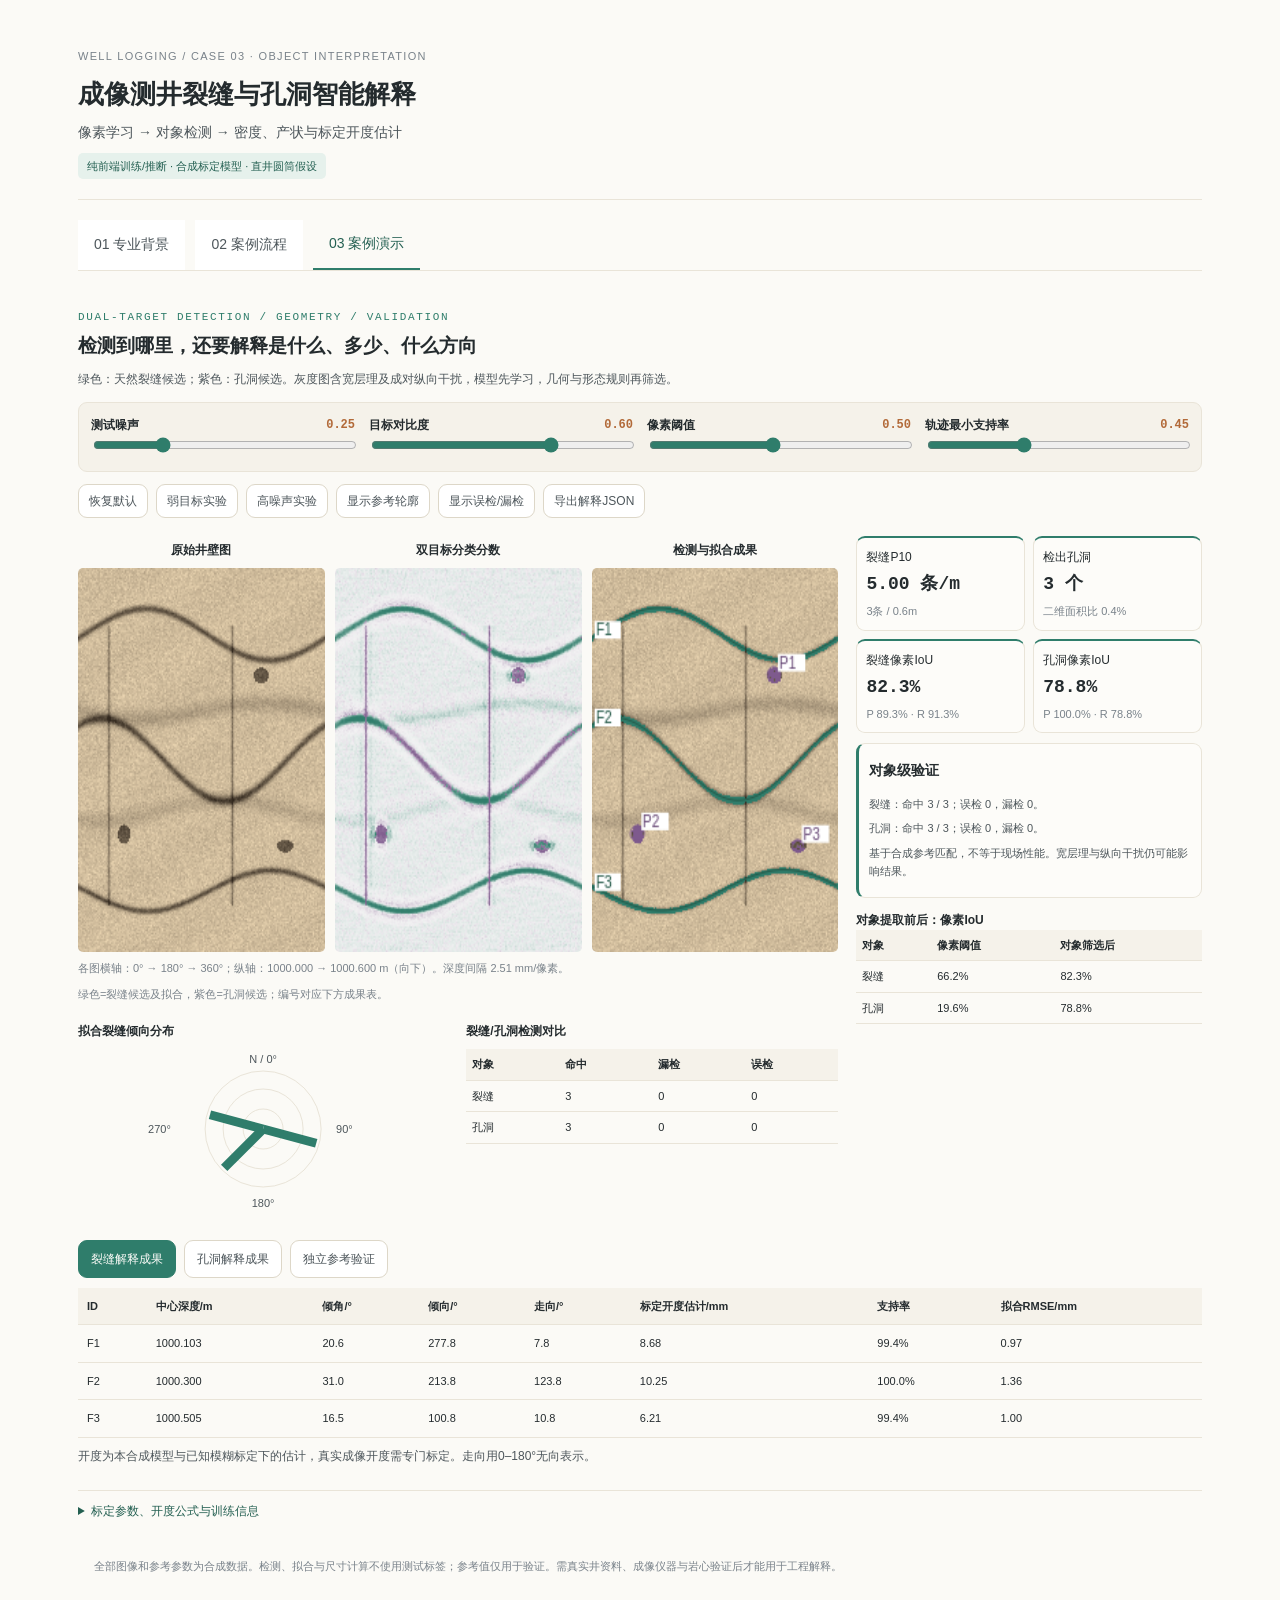
==== case-packages/fracture-imaging-advanced/demo/index.html @ 47b12953 "Add complete five-case petroleum well logging visualization website" ====
<!doctype html><html lang="zh-CN"><meta charset="utf-8"><meta name="viewport" content="width=device-width,initial-scale=1"><title>成像测井裂缝与孔洞智能解释</title><link rel="stylesheet" href="demo.css"><body><main><header><small>WELL LOGGING / CASE 03 · OBJECT INTERPRETATION</small><h1>成像测井裂缝与孔洞智能解释</h1><p>像素学习 → 对象检测 → 密度、产状与标定开度估计</p><span class="badge">纯前端训练/推断 · 合成标定模型 · 直井圆筒假设</span></header><nav><button data-tab="background">01 专业背景</button><button data-tab="workflow">02 案例流程</button><button data-tab="demo" class="active">03 案例演示</button></nav><section id="background" hidden><article><div class="section-kicker">01 / PROBLEM</div><h3>裂缝、孔洞与干扰：为什么必须联合解释？</h3><p>井壁展开图以方位为横轴、深度为纵轴。天然平面裂缝在直井的理想展开图中形成正弦轨迹，孔洞形成局部区域；层理、诱导缝和噪声也能产生相似响应。它们分别关系到储集空间、流动通道与井周应力解释，误判会影响储层评价。</p><svg viewBox="0 0 760 190" role="img" aria-label="圆柱井壁展开、裂缝正弦轨迹与孔洞区域" style="width:100%;max-width:760px;background:#fdfcf9;border:1px solid #e9e4d8;border-radius:9px;margin:12px 0"><ellipse cx="95" cy="42" rx="48" ry="16" fill="#f5f2ea" stroke="#c9c2b0"/><path d="M47 42v100a48 16 0 0 0 96 0V42M47 85l96 30" fill="none" stroke="#79828a"/><text x="35" y="174" font-size="12" fill="#4d565b">直井与倾斜平面相交</text><text x="196" y="96" font-size="16">→</text><rect x="242" y="28" width="210" height="122" fill="#f5f2ea"/><path d="M242 90Q294 35 347 90T452 90" stroke="#2f7d6b" stroke-width="2" fill="none"/><text x="242" y="174" font-size="12" fill="#4d565b">展开图：横向方位，纵向深度</text><circle cx="539" cy="78" r="14" fill="#7e5a8d"/><path d="M590 45v85M640 45v85" stroke="#b26a39" stroke-width="3"/><text x="499" y="174" font-size="12" fill="#4d565b">孔洞：局部区域；诱导缝：成对纵向干扰</text></svg><p>本例模拟3条天然裂缝、3个孔洞、2条宽层理带及一对纵向诱导缝干扰。仅天然裂缝和孔洞为检测目标；真实天然/诱导成因不能只凭形状断定。显示灰度是合成响应，不等同于特定电成像或声成像仪器的完整物理响应。</p></article><article><div class="section-kicker">02 / INTERVENTION</div><h3>像素学习 + 几何约束，形成对象级成果</h3><p>两个逻辑回归分类器分别学习裂缝、孔洞分数，输入暗度及水平/垂直的近远邻域对比。采用4幅几何不同的合成训练图；每个分类器均衡使用600个正样本与600个负样本，少数类必要时重采样。</p><svg viewBox="0 0 760 105" role="img" aria-label="双目标监督像素学习到正弦拟合 / 连通域筛选到条数、密度、产状、尺寸" style="width:100%;max-width:760px;margin:12px 0"><rect x="10" y="18" width="230" height="60" rx="7" fill="#f5f2ea"/><text x="22" y="52" font-family="sans-serif" font-size="12" fill="#4d565b">双目标监督像素学习</text><rect x="260" y="18" width="230" height="60" rx="7" fill="#f5f2ea"/><text x="272" y="52" font-family="sans-serif" font-size="12" fill="#4d565b">正弦拟合 / 连通域筛选</text><rect x="510" y="18" width="230" height="60" rx="7" fill="#f5f2ea"/><text x="522" y="52" font-family="sans-serif" font-size="12" fill="#4d565b">条数、密度、产状、尺寸</text><path d="M243 48h15M493 48h15" stroke="#2f7d6b"/></svg><p>裂缝：参数搜索与加权最小二乘拟合正弦轨迹，按周向支持率与残差筛选并去重。孔洞：周期连通域、形态过滤、邻近碎片合并，并排除与已拟合裂缝重叠的碎片。整个对象提取过程不读取测试真值。不是U-Net，不将模型分数称为已校准概率。</p></article><article><div class="section-kicker">03 / DATA</div><h3>数据与标定：每个专业量都要有依据</h3><ul><li>图像与标签：裂缝、孔洞掩膜及干扰类型；真实项目按井分组验证。</li><li>方位：0°在左端，向右顺时针，0°/360°周期相接；需仪器北向标定。</li><li>深度：本例1000.000–1000.600 m，240个采样行；间隔为井段长度/239。</li><li>井径：默认216 mm，直井、圆形井筒假设；井斜与井径变化会影响产状换算。</li><li>开度标定：本例已知纵向高斯模糊σ=0.65像素；真实灰度图无法单独保证实际开度解释。</li></ul><p>测试图与训练图裂缝几何不同。测试标签只用于最终评估和参考轮廓；指标对应同一幅合成测试图，不代表独立工区泛化。孔洞面积比是二维井壁图像面积比，不是三维储层孔隙度。</p></article><article><div class="section-kicker">04 / DIFFICULTY</div><h3>高难度场景：计算边界与质量控制</h3><p>难点包括细小目标、类别不均衡、相似形态、断续轨迹和标定误差。像素IoU只衡量位置重叠；对象匹配、拟合残差与周向支持率共同评价裂缝解释。</p><p>直井几何：拟合 z=z₀+a·sinθ+b·cosθ，振幅A=√(a²+b²)；倾角δ=atan(2A/D)，最大深度方位作为倾向，走向按倾向+90°取0–180°。P10=检出裂缝条数/井段长度，仅为交切频度，不是体积裂缝密度。</p><p>开度输出为本合成标定模型下的估计：沿深度测得FWHM，扣除已知成像模糊，再乘cosδ换算平面法向宽度。低于模糊分辨限显示“不可分辨”；真实电成像需电学响应/充填与仪器标定，声成像也需相应标定，不能把图上像素宽度直接当作真实裂缝开度。</p><p>参考：<a href="https://www.iodp.tamu.edu/publications/209_IR/chap_02/c2_9.htm" target="_blank" rel="noopener">IODP井壁成像</a> · <a href="https://www.slb.com/-/media/software-media-items/software/documents/external/product-sheets/techlog_wellbore_imaging.pdf" target="_blank" rel="noopener">SLB成像解释功能</a> · <a href="#/method/cv">计算机视觉方法</a>。真实数据扩展方向：U-Net分割、天然/诱导缝多类鉴别、缺失扇区与井斜校正。</p></article></section><section id="workflow" hidden><h2>从像素到专业解释的完整链条</h2><article><h3>1. 几何与数据标定</h3><svg viewBox="0 0 760 105" role="img" aria-label="几何与数据标定到深度、方位、井径、仪器分辨率到输入像素对应物理尺度；直井假设明" style="width:100%;max-width:760px;margin:12px 0"><rect x="10" y="18" width="230" height="60" rx="7" fill="#f5f2ea"/><text x="22" y="52" font-family="sans-serif" font-size="12" fill="#4d565b">几何与数据标定</text><rect x="260" y="18" width="230" height="60" rx="7" fill="#f5f2ea"/><text x="272" y="52" font-family="sans-serif" font-size="12" fill="#4d565b">深度、方位、井径、仪器分辨率</text><rect x="510" y="18" width="230" height="60" rx="7" fill="#f5f2ea"/><text x="522" y="52" font-family="sans-serif" font-size="12" fill="#4d565b">输入像素对应物理尺度；直井假设明</text><path d="M243 48h15M493 48h15" stroke="#2f7d6b"/></svg><p>深度、方位、井径、仪器分辨率</p><div class="note">输入像素对应物理尺度；直井假设明确。</div></article><article><h3>2. 双目标像素学习</h3><svg viewBox="0 0 760 105" role="img" aria-label="双目标像素学习到4幅训练图、独立测试图、5种局部到生成裂缝与孔洞分数；不接触测试标" style="width:100%;max-width:760px;margin:12px 0"><rect x="10" y="18" width="230" height="60" rx="7" fill="#f5f2ea"/><text x="22" y="52" font-family="sans-serif" font-size="12" fill="#4d565b">双目标像素学习</text><rect x="260" y="18" width="230" height="60" rx="7" fill="#f5f2ea"/><text x="272" y="52" font-family="sans-serif" font-size="12" fill="#4d565b">4幅训练图、独立测试图、5种局部</text><rect x="510" y="18" width="230" height="60" rx="7" fill="#f5f2ea"/><text x="522" y="52" font-family="sans-serif" font-size="12" fill="#4d565b">生成裂缝与孔洞分数；不接触测试标</text><path d="M243 48h15M493 48h15" stroke="#2f7d6b"/></svg><p>4幅训练图、独立测试图、5种局部特征</p><div class="note">生成裂缝与孔洞分数；不接触测试标签。</div></article><article><h3>3. 对象检测与去干扰</h3><svg viewBox="0 0 760 105" role="img" aria-label="对象检测与去干扰到正弦候选搜索、连通域、形态筛选与到输出轨迹和孔洞区域；纵向干扰不计" style="width:100%;max-width:760px;margin:12px 0"><rect x="10" y="18" width="230" height="60" rx="7" fill="#f5f2ea"/><text x="22" y="52" font-family="sans-serif" font-size="12" fill="#4d565b">对象检测与去干扰</text><rect x="260" y="18" width="230" height="60" rx="7" fill="#f5f2ea"/><text x="272" y="52" font-family="sans-serif" font-size="12" fill="#4d565b">正弦候选搜索、连通域、形态筛选与</text><rect x="510" y="18" width="230" height="60" rx="7" fill="#f5f2ea"/><text x="522" y="52" font-family="sans-serif" font-size="12" fill="#4d565b">输出轨迹和孔洞区域；纵向干扰不计</text><path d="M243 48h15M493 48h15" stroke="#2f7d6b"/></svg><p>正弦候选搜索、连通域、形态筛选与碎片合并</p><div class="note">输出轨迹和孔洞区域；纵向干扰不计入天然裂缝条数。</div></article><article><h3>4. 专业参数计算</h3><svg viewBox="0 0 760 105" role="img" aria-label="专业参数计算到从拟合轨迹、对象面积与标定值计算到裂缝条数/P10、倾角/倾向/走" style="width:100%;max-width:760px;margin:12px 0"><rect x="10" y="18" width="230" height="60" rx="7" fill="#f5f2ea"/><text x="22" y="52" font-family="sans-serif" font-size="12" fill="#4d565b">专业参数计算</text><rect x="260" y="18" width="230" height="60" rx="7" fill="#f5f2ea"/><text x="272" y="52" font-family="sans-serif" font-size="12" fill="#4d565b">从拟合轨迹、对象面积与标定值计算</text><rect x="510" y="18" width="230" height="60" rx="7" fill="#f5f2ea"/><text x="522" y="52" font-family="sans-serif" font-size="12" fill="#4d565b">裂缝条数/P10、倾角/倾向/走</text><path d="M243 48h15M493 48h15" stroke="#2f7d6b"/></svg><p>从拟合轨迹、对象面积与标定值计算</p><div class="note">裂缝条数/P10、倾角/倾向/走向、开度估计、孔洞面积与等效直径。</div></article><article><h3>5. 分层验证与复核</h3><svg viewBox="0 0 760 105" role="img" aria-label="分层验证与复核到像素IoU、对象匹配、几何误差、到展示误检和漏检；所有结果可导出并" style="width:100%;max-width:760px;margin:12px 0"><rect x="10" y="18" width="230" height="60" rx="7" fill="#f5f2ea"/><text x="22" y="52" font-family="sans-serif" font-size="12" fill="#4d565b">分层验证与复核</text><rect x="260" y="18" width="230" height="60" rx="7" fill="#f5f2ea"/><text x="272" y="52" font-family="sans-serif" font-size="12" fill="#4d565b">像素IoU、对象匹配、几何误差、</text><rect x="510" y="18" width="230" height="60" rx="7" fill="#f5f2ea"/><text x="522" y="52" font-family="sans-serif" font-size="12" fill="#4d565b">展示误检和漏检；所有结果可导出并</text><path d="M243 48h15M493 48h15" stroke="#2f7d6b"/></svg><p>像素IoU、对象匹配、几何误差、参考叠加</p><div class="note">展示误检和漏检；所有结果可导出并回查。</div></article></section><section id="demo"><div class="section-kicker">DUAL-TARGET DETECTION / GEOMETRY / VALIDATION</div><div class="intro"><h2>检测到哪里，还要解释是什么、多少、什么方向</h2><p>绿色：天然裂缝候选；紫色：孔洞候选。灰度图含宽层理及成对纵向干扰，模型先学习，几何与形态规则再筛选。</p></div><div class="controls"><label>测试噪声 <output id="noiseV"></output><input id="noise" type="range" min="0" max="1" step="0.05" value="0.25"></label><label>目标对比度 <output id="contrastV"></output><input id="contrast" type="range" min="0.15" max="0.8" step="0.05" value="0.6"></label><label>像素阈值 <output id="thresholdV"></output><input id="threshold" type="range" min="0.15" max="0.9" step="0.05" value="0.5"></label><label>轨迹最小支持率 <output id="coverageV"></output><input id="coverage" type="range" min="0.2" max="0.9" step="0.05" value="0.45"></label></div><div class="actions"><button id="reset">恢复默认</button><button id="weak">弱目标实验</button><button id="noisy">高噪声实验</button><button id="reference">显示参考轮廓</button><button id="errors">显示误检/漏检</button><button id="export">导出解释JSON</button></div><div class="fracture-grid"><div><div class="advanced-images"><div><h3>原始井壁图</h3><canvas id="raw" width="180" height="240" aria-label="合成井壁原始图像"></canvas></div><div><h3>双目标分类分数</h3><canvas id="prob" width="180" height="240" aria-label="绿色裂缝与紫色孔洞分类分数"></canvas></div><div><h3>检测与拟合成果</h3><canvas id="mask" width="180" height="240" aria-label="裂缝拟合轨迹和孔洞区域叠加"></canvas></div></div><div id="scaleNote" class="small"></div><div id="viewLegend" class="small"></div><div class="minirow"><div><h3>拟合裂缝倾向分布</h3><svg id="rose" viewBox="0 0 240 165" role="img" aria-label="拟合裂缝倾向玫瑰图"></svg></div><div><h3>裂缝/孔洞检测对比</h3><div id="objectSummary"></div></div></div></div><aside><div id="metrics" class="metrics" aria-live="polite"></div><div id="verdict" class="verdict" aria-live="polite"></div><h3 class="small">对象提取前后：像素IoU</h3><div id="quality"></div></aside></div><div class="result-tabs"><button id="tab-fractures" class="active">裂缝解释成果</button><button id="tab-pores">孔洞解释成果</button><button id="tab-validation">独立参考验证</button></div><div id="resultTable" class="table-scroll"></div><details><summary>标定参数、开度公式与训练信息</summary><div class="calibration"><label>井径/mm<input id="diameter" type="number" value="216" min="100" max="400" step="1"></label><label>井段长度/m<input id="span" type="number" value="0.6" min="0.2" max="2" step="0.1"></label><label>北向偏移/°<input id="north" type="number" value="0" min="0" max="359" step="1"></label><button id="applyCal">应用标定</button></div><p id="calError" role="alert"></p><p class="small">只调整标定不会改变像素检测，专业量将按新比例重算。倾角=atan(2×轨迹振幅×深度间隔/井径)。开度估计=√(FWHM²−(2.355×0.65)²)×深度间隔×cos(倾角)，长度统一为mm；0.65像素为本合成图像已知模糊σ。低于分辨限则不输出开度。真实场景必须另行标定。</p><div id="training"></div><p class="small">孔洞等效直径由二维展开面积计算；面积比不是三维孔隙度。P10为条/m，不进行井眼取向偏差校正。天然/诱导标签仅为形态模拟，不声称完成真实成因鉴别。</p></details></section><footer>全部图像和参考参数为合成数据。检测、拟合与尺寸计算不使用测试标签；参考值仅用于验证。需真实井资料、成像仪器与岩心验证后才能用于工程解释。</footer></main><script src="engine.js"></script><script src="demo.js"></script></body></html>
---- case-packages/fracture-imaging-advanced/demo/demo.css ----
/* =========================================================
   设计令牌 Design Tokens
   风格：暖白纸面 + 低饱和彩色分区
   规则：所有颜色只在这里定义，案例与组件不得写死色值
   ========================================================= */

:root{
  /* ---------- 画布 ---------- */
  --paper:      #fbfaf6;   /* 主背景，暖白 */
  --paper-2:    #f5f2ea;   /* 次级底板 */
  --paper-3:    #efece1;   /* 三级底板 */
  --card:       #ffffff;   /* 卡片 */
  --card-soft:  #fdfcf9;   /* 卡片内嵌区 */

  /* ---------- 描边 ---------- */
  --line:       #e9e4d8;
  --line-2:     #ddd7c8;
  --line-3:     #c9c2b0;

  /* ---------- 墨色（文字） ---------- */
  --ink:        #242b2e;
  --ink-2:      #4d565b;
  --ink-3:      #79828a;
  --ink-4:      #9ba3a9;
  --ink-inv:    #fdfcf9;

  /* ---------- 主强调 ---------- */
  --jade:       #2f7d6b;
  --jade-d:     #235f51;
  --jade-l:     #e6f1ec;
  --clay:       #b26a39;
  --clay-d:     #8e5229;
  --clay-l:     #f8ecdf;

  /* ---------- 五类方法色（中饱和，白底可读） ---------- */
  --c-cv:       #2f7d6b;   /* 计算机视觉 */
  --c-ts:       #b26a39;   /* 时序预测 */
  --c-nlp:      #7e5a8d;   /* 自然语言处理 */
  --c-opt:      #41699b;   /* 优化算法 */
  --c-kg:       #767a2e;   /* 知识图谱 */

  --bg-cv:      #e6f1ec;
  --bg-ts:      #f8ecdf;
  --bg-nlp:     #efe9f4;
  --bg-opt:     #e7eef9;
  --bg-kg:      #f1f1dd;

  /* ---------- 语义色 ---------- */
  --ok:         #3f8560;
  --ok-bg:      #e7f3ea;
  --warn:       #a97a1c;
  --warn-bg:    #f9efd7;
  --bad:        #b05a51;
  --bad-bg:     #f9e9e5;

  /* ---------- 圆角与阴影 ---------- */
  --r-s: 5px;
  --r-m: 9px;
  --r-l: 14px;
  --r-xl: 20px;

  --sh-1: 0 1px 2px rgba(48,44,30,.045);
  --sh-2: 0 1px 2px rgba(48,44,30,.05), 0 6px 18px -10px rgba(48,44,30,.14);
  --sh-3: 0 2px 4px rgba(48,44,30,.05), 0 14px 34px -16px rgba(48,44,30,.20);

  /* ---------- 字体 ---------- */
  --mono: 'JetBrains Mono','SFMono-Regular','Cascadia Mono',Consolas,'Liberation Mono',monospace;
  --sans: 'Inter',-apple-system,BlinkMacSystemFont,'Segoe UI Variable','Segoe UI',
          'PingFang SC','Hiragino Sans GB','Microsoft YaHei UI','Microsoft YaHei',sans-serif;

  /* ---------- 布局 ---------- */
  --nav-h: 54px;
  --maxw: 1180px;
  --sp-1: 6px;  --sp-2: 10px;  --sp-3: 14px;
  --sp-4: 20px; --sp-5: 28px;  --sp-6: 40px;
}


*{box-sizing:border-box}body{margin:0;background:var(--paper);color:var(--ink);font:14px/1.68 var(--sans);-webkit-font-smoothing:antialiased}main{max-width:1180px;margin:auto;padding:24px}header{background:var(--card-soft);border:1px solid var(--line);padding:26px;border-radius:var(--r-l)}small{color:var(--ink-3);font-size:11px;letter-spacing:.12em}h1{font-size:28px;line-height:1.3;margin:10px 0}h2{font-size:20px;line-height:1.4;margin:10px 0}h3{font-size:16px;margin:22px 0 10px}h4{font-size:14px}p{color:var(--ink-2);margin:8px 0}.small{font-size:12px}.badge{display:inline-block;color:var(--jade-d);font-size:11px;background:var(--jade-l);padding:4px 9px;border-radius:5px}nav{display:flex;gap:10px;margin:20px 0;border-bottom:1px solid var(--line)}button,select{font:inherit;cursor:pointer;border:1px solid var(--line-2);background:var(--card);color:var(--ink-2);border-radius:var(--r-m);padding:8px 12px}button:hover{border-color:var(--jade);color:var(--jade-d)}button.active{background:var(--jade);color:var(--ink-inv);border-color:var(--jade)}nav button{border:0;border-radius:0;padding:12px 16px}nav button.active{background:none;color:var(--jade-d);border-bottom:2px solid var(--jade)}button:focus-visible,input:focus-visible,select:focus-visible{outline:2px solid var(--jade);outline-offset:3px}section{background:var(--card);border:1px solid var(--line);padding:22px;border-radius:var(--r-l)}[hidden]{display:none!important}article{padding:14px 0;border-bottom:1px solid var(--line)}article svg{width:100%;height:auto;max-width:760px}.controls{display:grid;grid-template-columns:repeat(4,1fr);gap:18px;background:var(--paper-2);border:1px solid var(--line);padding:16px;border-radius:var(--r-m);margin:18px 0}label{font-size:12px;font-weight:600}input{width:100%;accent-color:var(--jade)}output{float:right;color:var(--clay);font-family:var(--mono)}select{display:block;width:100%;padding:5px}.actions{display:flex;gap:8px;flex-wrap:wrap}.metrics{display:grid;grid-template-columns:repeat(4,1fr);gap:10px;margin:18px 0}.metric{border:1px solid var(--line);border-top:2px solid var(--jade);border-radius:var(--r-m);background:var(--card-soft);padding:14px;font-size:12px}.metric strong{display:block;font-family:var(--mono);font-size:23px;line-height:1.5;margin:4px 0}.metric small{display:block;letter-spacing:0;color:var(--ink-3);font-size:11px}.chart{overflow-x:auto;border:1px solid var(--line);border-radius:var(--r-m);background:var(--card)}#logs{width:100%;min-width:760px;height:auto;display:block}.note{font-size:12px;color:var(--ink-2);background:var(--paper-2);border:1px solid var(--line);padding:12px;border-radius:var(--r-m);margin:12px 0}table{border-collapse:collapse;width:100%;font-size:12px}td,th{text-align:left;padding:9px;border-bottom:1px solid var(--line)}th{background:var(--paper-2);font-weight:600}footer{font-size:11px;color:var(--ink-3);padding:16px}#steps{display:flex;gap:8px;flex-wrap:wrap}#stage svg{width:100%;max-height:420px}#stage{margin-top:20px}svg text{font-family:var(--sans)}a{color:var(--jade-d)}#sweep svg{width:100%;max-width:900px;height:auto}html.embedded main{max-width:none;padding:0}html.embedded header,html.embedded nav{display:none}html.embedded #demo{border:0;border-radius:0;padding:18px 0;background:transparent}html.embedded body{background:var(--paper)}@media(max-width:650px){main{padding:10px}header,section{padding:16px}h1{font-size:24px}.controls,.metrics{grid-template-columns:repeat(2,1fr)}nav button{font-size:12px;padding:8px}.actions button{font-size:12px}table{font-size:11px}td,th{padding:6px}}@media(prefers-reduced-motion:reduce){*{scroll-behavior:auto}}

header{border:0;border-bottom:1px solid var(--line);background:transparent;padding:20px 0;border-radius:0}header h1{font-size:26px}main{padding:24px 28px}section{border:0;padding:20px 0;background:transparent}article{display:block;padding:22px 0}article h3{font-size:19px;margin:8px 0 14px}article p{max-width:900px}.section-kicker{font:11px var(--mono);letter-spacing:.15em;color:var(--jade);margin-bottom:10px}.result-grid{display:grid;grid-template-columns:1.7fr 1fr;gap:16px;align-items:stretch;margin:18px 0}.result-grid .metrics{margin:0;grid-template-columns:repeat(2,1fr)}.verdict{border:1px solid var(--line);border-left:3px solid var(--jade);background:var(--card-soft);padding:18px;border-radius:9px}.verdict strong{display:block;font-size:18px;margin:5px 0 12px}.verdict p{font-size:13px}.table-scroll{overflow:auto}.table-scroll td,.table-scroll th{white-space:nowrap}.layer-chip{display:inline-block;width:9px;height:9px;border-radius:2px;margin-right:6px}#truthToggle[aria-pressed="false"]{border-color:var(--jade);color:var(--jade-d)}@media(max-width:700px){.result-grid{grid-template-columns:1fr}main{padding:14px}header h1{font-size:22px}.controls{gap:12px}.table-scroll td,.table-scroll th{white-space:normal}}
/* Compact experiment: one shared view instead of vertically stacked plots. */
.compact-grid{display:grid;grid-template-columns:minmax(0,2.15fr) minmax(250px,1fr);gap:18px;align-items:start;margin-top:16px}.compact-track{background:var(--card);border:1px solid var(--line);border-radius:9px;padding:10px}.compact-track #logs{width:100%;min-width:0;height:auto}.compact-track .small{font-size:11px;margin-top:8px}.compact-grid aside .metrics{grid-template-columns:repeat(2,1fr);gap:8px;margin:0 0 10px}.compact-grid .metric{padding:9px}.compact-grid .metric strong{font-size:19px}.compact-grid .verdict{padding:10px;margin-bottom:12px}.compact-grid .verdict strong{font-size:14px;margin:4px 0}.compact-grid .verdict p{font-size:12px;margin:5px 0}.compact-grid .verdict .small{display:none}.compact-fit{border-top:1px solid var(--line);padding-top:6px}.compact-fit h3{font-size:13px;margin:4px 0}.compact-readout{min-height:32px;font:11px var(--mono);color:var(--ink-2);padding-top:8px}#reading{font-size:11px;color:var(--ink-3);margin-top:8px}.controls{margin:12px 0;padding:12px;gap:14px}.actions button{font-size:12px;padding:6px 10px}.intro h2{font-size:19px}.intro p{font-size:12px}details{margin-top:16px;border-top:1px solid var(--line);padding-top:10px}summary{color:var(--jade-d);font-size:12px;cursor:pointer}details table{margin:14px 0}.compact-fit #sweep svg{display:block;width:100%}@media(max-width:700px){.compact-grid{grid-template-columns:1fr}.compact-grid aside{display:grid;grid-template-columns:1fr 1fr;gap:10px}.compact-grid aside .metrics{grid-column:1/-1}.compact-grid aside .verdict{margin:0}.compact-track{padding:5px}}
#profile{display:block;width:100%;height:auto}#scatter{display:block;width:100%;height:auto}.compact-track{padding:8px}.compact-grid aside .verdict p{font-size:12px}.compact-grid aside .verdict{margin-bottom:8px}#background article h3{font-size:18px}#workflow article{padding:12px 0}.controls select{margin-top:6px}.compact-grid{grid-template-columns:minmax(0,2.1fr) minmax(240px,1fr)}@media(max-width:700px){.compact-grid{grid-template-columns:1fr}}
.fracture-grid{display:grid;grid-template-columns:minmax(0,2.1fr) minmax(235px,1fr);gap:18px;margin-top:18px}.imaging{display:grid;grid-template-columns:47px repeat(3,minmax(0,1fr));gap:8px;align-items:start}.image-panel h3{font-size:12px;margin:0 0 6px;text-align:center}.azimuth{text-align:center;font-size:10px;color:var(--ink-3);white-space:nowrap;margin:5px 0}.image-panel canvas{display:block;width:100%;height:auto;aspect-ratio:144/300;image-rendering:auto;border-radius:4px}.image-axis{height:100%;position:relative;font-size:10px;color:var(--ink-3)}.image-axis span{position:absolute;left:0}.image-axis span:nth-child(1){top:0}.image-axis span:nth-child(2){top:46px}.image-axis span:nth-child(3){top:49%}.image-axis span:nth-child(4){bottom:38px}.image-caption{grid-column:1/-1;font-size:11px;color:var(--ink-3);margin-top:8px}.prob-legend{display:flex;align-items:center;justify-content:center;gap:6px;font-size:10px;margin-top:5px}.prob-legend span{width:65%;height:6px;background:linear-gradient(to right,#f5f2ea,#2f7d6b)}.fracture-grid .metrics{grid-template-columns:repeat(2,1fr);gap:8px;margin:0 0 10px}.fracture-grid .metric{padding:9px}.fracture-grid .metric strong{font-size:20px}.fracture-grid .verdict{padding:10px}.fracture-grid .verdict strong{font-size:14px}.fracture-grid .verdict p{font-size:12px;margin:6px 0}.fracture-grid #sweep{display:block;width:100%;height:auto}.fracture-grid aside>h3{margin:12px 0 0}@media(max-width:700px){.fracture-grid{grid-template-columns:1fr}.fracture-grid aside{display:grid;grid-template-columns:1fr 1fr;gap:10px}.fracture-grid aside .metrics{grid-column:1/-1}.imaging{grid-template-columns:36px repeat(3,minmax(0,1fr))}.image-panel h3{font-size:11px}.azimuth{font-size:9px}.image-axis{font-size:9px}}
.advanced-images{display:grid;grid-template-columns:repeat(3,minmax(0,1fr));gap:10px}.advanced-images h3{font-size:12px;text-align:center;margin:4px 0 8px}.advanced-images canvas{display:block;width:100%;height:auto;aspect-ratio:180/280;border-radius:5px}.minirow{display:grid;grid-template-columns:1fr 1fr;gap:16px;margin-top:10px}.minirow h3{font-size:12px;margin:8px 0}.minirow svg{width:100%;height:auto;max-height:165px}.minirow table,.fracture-grid #quality table{font-size:11px}.minirow td,.minirow th,#quality td,#quality th{padding:6px}.fracture-grid{grid-template-columns:minmax(0,2.2fr) minmax(255px,1fr)}.fracture-grid .metric strong{font-size:18px}.fracture-grid .verdict p{font-size:11px}.result-tabs{display:flex;gap:8px;margin-top:18px;flex-wrap:wrap}.result-tabs button{font-size:12px}.calibration{display:flex;gap:12px;align-items:end;flex-wrap:wrap;margin-top:14px}.calibration input{display:block;width:110px;padding:6px;border:1px solid var(--line-2);border-radius:5px;background:white;color:var(--ink)}.calibration label{font-size:12px}#calError{color:var(--bad)}#resultTable{margin:10px 0}#resultTable table{font-size:11px}#scaleNote,#viewLegend{font-size:11px;color:var(--ink-3);margin-top:7px}.advanced-images canvas{image-rendering:auto}@media(max-width:700px){.fracture-grid{grid-template-columns:1fr}.advanced-images h3{font-size:11px}.fracture-grid aside{display:block}.minirow{gap:10px}.advanced-images{gap:6px}}
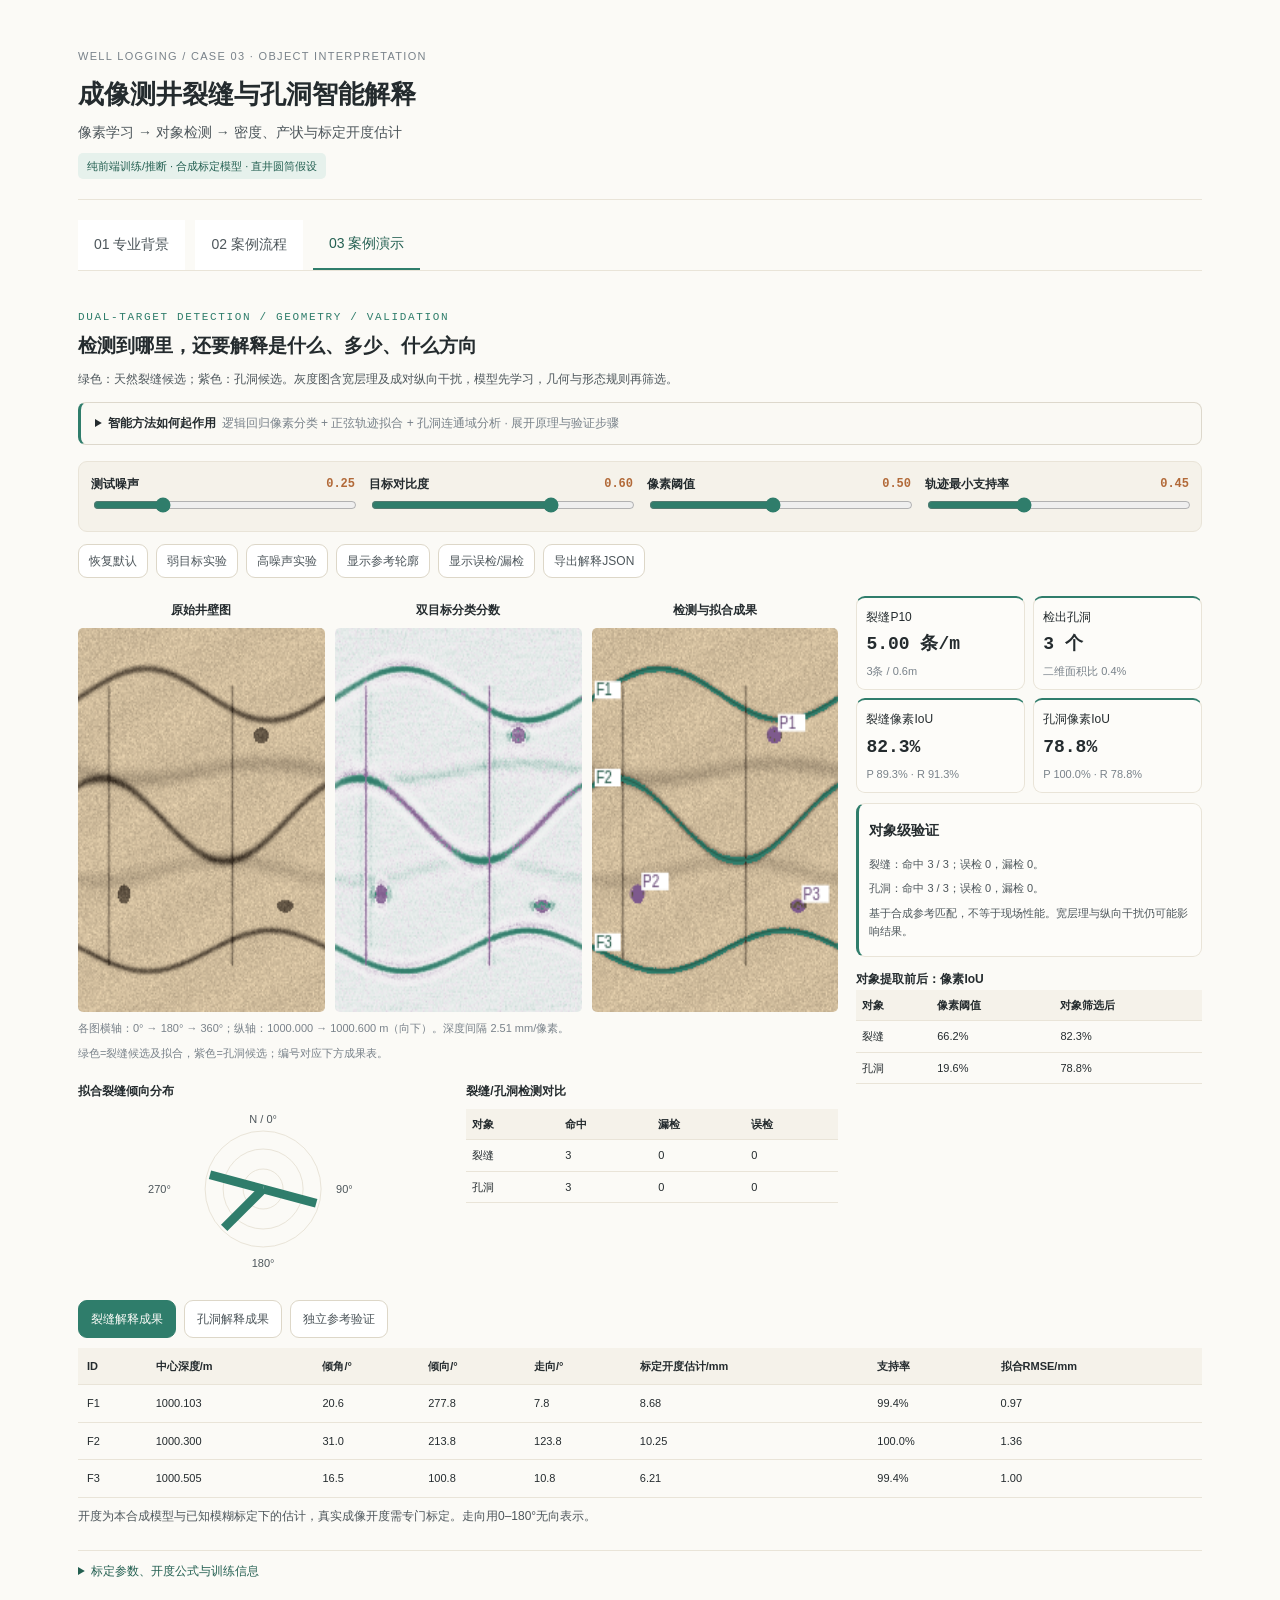
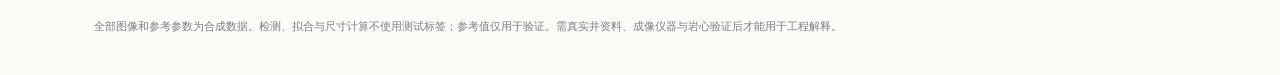
==== commit b63a59c1: "Add ZIP case import and explain AI methods in all five demos" ====
--- a/case-packages/fracture-imaging-advanced/demo/index.html
+++ b/case-packages/fracture-imaging-advanced/demo/index.html
@@ -1 +1 @@
-<!doctype html><html lang="zh-CN"><meta charset="utf-8"><meta name="viewport" content="width=device-width,initial-scale=1"><title>成像测井裂缝与孔洞智能解释</title><link rel="stylesheet" href="demo.css"><body><main><header><small>WELL LOGGING / CASE 03 · OBJECT INTERPRETATION</small><h1>成像测井裂缝与孔洞智能解释</h1><p>像素学习 → 对象检测 → 密度、产状与标定开度估计</p><span class="badge">纯前端训练/推断 · 合成标定模型 · 直井圆筒假设</span></header><nav><button data-tab="background">01 专业背景</button><button data-tab="workflow">02 案例流程</button><button data-tab="demo" class="active">03 案例演示</button></nav><section id="background" hidden><article><div class="section-kicker">01 / PROBLEM</div><h3>裂缝、孔洞与干扰：为什么必须联合解释？</h3><p>井壁展开图以方位为横轴、深度为纵轴。天然平面裂缝在直井的理想展开图中形成正弦轨迹，孔洞形成局部区域；层理、诱导缝和噪声也能产生相似响应。它们分别关系到储集空间、流动通道与井周应力解释，误判会影响储层评价。</p><svg viewBox="0 0 760 190" role="img" aria-label="圆柱井壁展开、裂缝正弦轨迹与孔洞区域" style="width:100%;max-width:760px;background:#fdfcf9;border:1px solid #e9e4d8;border-radius:9px;margin:12px 0"><ellipse cx="95" cy="42" rx="48" ry="16" fill="#f5f2ea" stroke="#c9c2b0"/><path d="M47 42v100a48 16 0 0 0 96 0V42M47 85l96 30" fill="none" stroke="#79828a"/><text x="35" y="174" font-size="12" fill="#4d565b">直井与倾斜平面相交</text><text x="196" y="96" font-size="16">→</text><rect x="242" y="28" width="210" height="122" fill="#f5f2ea"/><path d="M242 90Q294 35 347 90T452 90" stroke="#2f7d6b" stroke-width="2" fill="none"/><text x="242" y="174" font-size="12" fill="#4d565b">展开图：横向方位，纵向深度</text><circle cx="539" cy="78" r="14" fill="#7e5a8d"/><path d="M590 45v85M640 45v85" stroke="#b26a39" stroke-width="3"/><text x="499" y="174" font-size="12" fill="#4d565b">孔洞：局部区域；诱导缝：成对纵向干扰</text></svg><p>本例模拟3条天然裂缝、3个孔洞、2条宽层理带及一对纵向诱导缝干扰。仅天然裂缝和孔洞为检测目标；真实天然/诱导成因不能只凭形状断定。显示灰度是合成响应，不等同于特定电成像或声成像仪器的完整物理响应。</p></article><article><div class="section-kicker">02 / INTERVENTION</div><h3>像素学习 + 几何约束，形成对象级成果</h3><p>两个逻辑回归分类器分别学习裂缝、孔洞分数，输入暗度及水平/垂直的近远邻域对比。采用4幅几何不同的合成训练图；每个分类器均衡使用600个正样本与600个负样本，少数类必要时重采样。</p><svg viewBox="0 0 760 105" role="img" aria-label="双目标监督像素学习到正弦拟合 / 连通域筛选到条数、密度、产状、尺寸" style="width:100%;max-width:760px;margin:12px 0"><rect x="10" y="18" width="230" height="60" rx="7" fill="#f5f2ea"/><text x="22" y="52" font-family="sans-serif" font-size="12" fill="#4d565b">双目标监督像素学习</text><rect x="260" y="18" width="230" height="60" rx="7" fill="#f5f2ea"/><text x="272" y="52" font-family="sans-serif" font-size="12" fill="#4d565b">正弦拟合 / 连通域筛选</text><rect x="510" y="18" width="230" height="60" rx="7" fill="#f5f2ea"/><text x="522" y="52" font-family="sans-serif" font-size="12" fill="#4d565b">条数、密度、产状、尺寸</text><path d="M243 48h15M493 48h15" stroke="#2f7d6b"/></svg><p>裂缝：参数搜索与加权最小二乘拟合正弦轨迹，按周向支持率与残差筛选并去重。孔洞：周期连通域、形态过滤、邻近碎片合并，并排除与已拟合裂缝重叠的碎片。整个对象提取过程不读取测试真值。不是U-Net，不将模型分数称为已校准概率。</p></article><article><div class="section-kicker">03 / DATA</div><h3>数据与标定：每个专业量都要有依据</h3><ul><li>图像与标签：裂缝、孔洞掩膜及干扰类型；真实项目按井分组验证。</li><li>方位：0°在左端，向右顺时针，0°/360°周期相接；需仪器北向标定。</li><li>深度：本例1000.000–1000.600 m，240个采样行；间隔为井段长度/239。</li><li>井径：默认216 mm，直井、圆形井筒假设；井斜与井径变化会影响产状换算。</li><li>开度标定：本例已知纵向高斯模糊σ=0.65像素；真实灰度图无法单独保证实际开度解释。</li></ul><p>测试图与训练图裂缝几何不同。测试标签只用于最终评估和参考轮廓；指标对应同一幅合成测试图，不代表独立工区泛化。孔洞面积比是二维井壁图像面积比，不是三维储层孔隙度。</p></article><article><div class="section-kicker">04 / DIFFICULTY</div><h3>高难度场景：计算边界与质量控制</h3><p>难点包括细小目标、类别不均衡、相似形态、断续轨迹和标定误差。像素IoU只衡量位置重叠；对象匹配、拟合残差与周向支持率共同评价裂缝解释。</p><p>直井几何：拟合 z=z₀+a·sinθ+b·cosθ，振幅A=√(a²+b²)；倾角δ=atan(2A/D)，最大深度方位作为倾向，走向按倾向+90°取0–180°。P10=检出裂缝条数/井段长度，仅为交切频度，不是体积裂缝密度。</p><p>开度输出为本合成标定模型下的估计：沿深度测得FWHM，扣除已知成像模糊，再乘cosδ换算平面法向宽度。低于模糊分辨限显示“不可分辨”；真实电成像需电学响应/充填与仪器标定，声成像也需相应标定，不能把图上像素宽度直接当作真实裂缝开度。</p><p>参考：<a href="https://www.iodp.tamu.edu/publications/209_IR/chap_02/c2_9.htm" target="_blank" rel="noopener">IODP井壁成像</a> · <a href="https://www.slb.com/-/media/software-media-items/software/documents/external/product-sheets/techlog_wellbore_imaging.pdf" target="_blank" rel="noopener">SLB成像解释功能</a> · <a href="#/method/cv">计算机视觉方法</a>。真实数据扩展方向：U-Net分割、天然/诱导缝多类鉴别、缺失扇区与井斜校正。</p></article></section><section id="workflow" hidden><h2>从像素到专业解释的完整链条</h2><article><h3>1. 几何与数据标定</h3><svg viewBox="0 0 760 105" role="img" aria-label="几何与数据标定到深度、方位、井径、仪器分辨率到输入像素对应物理尺度；直井假设明" style="width:100%;max-width:760px;margin:12px 0"><rect x="10" y="18" width="230" height="60" rx="7" fill="#f5f2ea"/><text x="22" y="52" font-family="sans-serif" font-size="12" fill="#4d565b">几何与数据标定</text><rect x="260" y="18" width="230" height="60" rx="7" fill="#f5f2ea"/><text x="272" y="52" font-family="sans-serif" font-size="12" fill="#4d565b">深度、方位、井径、仪器分辨率</text><rect x="510" y="18" width="230" height="60" rx="7" fill="#f5f2ea"/><text x="522" y="52" font-family="sans-serif" font-size="12" fill="#4d565b">输入像素对应物理尺度；直井假设明</text><path d="M243 48h15M493 48h15" stroke="#2f7d6b"/></svg><p>深度、方位、井径、仪器分辨率</p><div class="note">输入像素对应物理尺度；直井假设明确。</div></article><article><h3>2. 双目标像素学习</h3><svg viewBox="0 0 760 105" role="img" aria-label="双目标像素学习到4幅训练图、独立测试图、5种局部到生成裂缝与孔洞分数；不接触测试标" style="width:100%;max-width:760px;margin:12px 0"><rect x="10" y="18" width="230" height="60" rx="7" fill="#f5f2ea"/><text x="22" y="52" font-family="sans-serif" font-size="12" fill="#4d565b">双目标像素学习</text><rect x="260" y="18" width="230" height="60" rx="7" fill="#f5f2ea"/><text x="272" y="52" font-family="sans-serif" font-size="12" fill="#4d565b">4幅训练图、独立测试图、5种局部</text><rect x="510" y="18" width="230" height="60" rx="7" fill="#f5f2ea"/><text x="522" y="52" font-family="sans-serif" font-size="12" fill="#4d565b">生成裂缝与孔洞分数；不接触测试标</text><path d="M243 48h15M493 48h15" stroke="#2f7d6b"/></svg><p>4幅训练图、独立测试图、5种局部特征</p><div class="note">生成裂缝与孔洞分数；不接触测试标签。</div></article><article><h3>3. 对象检测与去干扰</h3><svg viewBox="0 0 760 105" role="img" aria-label="对象检测与去干扰到正弦候选搜索、连通域、形态筛选与到输出轨迹和孔洞区域；纵向干扰不计" style="width:100%;max-width:760px;margin:12px 0"><rect x="10" y="18" width="230" height="60" rx="7" fill="#f5f2ea"/><text x="22" y="52" font-family="sans-serif" font-size="12" fill="#4d565b">对象检测与去干扰</text><rect x="260" y="18" width="230" height="60" rx="7" fill="#f5f2ea"/><text x="272" y="52" font-family="sans-serif" font-size="12" fill="#4d565b">正弦候选搜索、连通域、形态筛选与</text><rect x="510" y="18" width="230" height="60" rx="7" fill="#f5f2ea"/><text x="522" y="52" font-family="sans-serif" font-size="12" fill="#4d565b">输出轨迹和孔洞区域；纵向干扰不计</text><path d="M243 48h15M493 48h15" stroke="#2f7d6b"/></svg><p>正弦候选搜索、连通域、形态筛选与碎片合并</p><div class="note">输出轨迹和孔洞区域；纵向干扰不计入天然裂缝条数。</div></article><article><h3>4. 专业参数计算</h3><svg viewBox="0 0 760 105" role="img" aria-label="专业参数计算到从拟合轨迹、对象面积与标定值计算到裂缝条数/P10、倾角/倾向/走" style="width:100%;max-width:760px;margin:12px 0"><rect x="10" y="18" width="230" height="60" rx="7" fill="#f5f2ea"/><text x="22" y="52" font-family="sans-serif" font-size="12" fill="#4d565b">专业参数计算</text><rect x="260" y="18" width="230" height="60" rx="7" fill="#f5f2ea"/><text x="272" y="52" font-family="sans-serif" font-size="12" fill="#4d565b">从拟合轨迹、对象面积与标定值计算</text><rect x="510" y="18" width="230" height="60" rx="7" fill="#f5f2ea"/><text x="522" y="52" font-family="sans-serif" font-size="12" fill="#4d565b">裂缝条数/P10、倾角/倾向/走</text><path d="M243 48h15M493 48h15" stroke="#2f7d6b"/></svg><p>从拟合轨迹、对象面积与标定值计算</p><div class="note">裂缝条数/P10、倾角/倾向/走向、开度估计、孔洞面积与等效直径。</div></article><article><h3>5. 分层验证与复核</h3><svg viewBox="0 0 760 105" role="img" aria-label="分层验证与复核到像素IoU、对象匹配、几何误差、到展示误检和漏检；所有结果可导出并" style="width:100%;max-width:760px;margin:12px 0"><rect x="10" y="18" width="230" height="60" rx="7" fill="#f5f2ea"/><text x="22" y="52" font-family="sans-serif" font-size="12" fill="#4d565b">分层验证与复核</text><rect x="260" y="18" width="230" height="60" rx="7" fill="#f5f2ea"/><text x="272" y="52" font-family="sans-serif" font-size="12" fill="#4d565b">像素IoU、对象匹配、几何误差、</text><rect x="510" y="18" width="230" height="60" rx="7" fill="#f5f2ea"/><text x="522" y="52" font-family="sans-serif" font-size="12" fill="#4d565b">展示误检和漏检；所有结果可导出并</text><path d="M243 48h15M493 48h15" stroke="#2f7d6b"/></svg><p>像素IoU、对象匹配、几何误差、参考叠加</p><div class="note">展示误检和漏检；所有结果可导出并回查。</div></article></section><section id="demo"><div class="section-kicker">DUAL-TARGET DETECTION / GEOMETRY / VALIDATION</div><div class="intro"><h2>检测到哪里，还要解释是什么、多少、什么方向</h2><p>绿色：天然裂缝候选；紫色：孔洞候选。灰度图含宽层理及成对纵向干扰，模型先学习，几何与形态规则再筛选。</p></div><div class="controls"><label>测试噪声 <output id="noiseV"></output><input id="noise" type="range" min="0" max="1" step="0.05" value="0.25"></label><label>目标对比度 <output id="contrastV"></output><input id="contrast" type="range" min="0.15" max="0.8" step="0.05" value="0.6"></label><label>像素阈值 <output id="thresholdV"></output><input id="threshold" type="range" min="0.15" max="0.9" step="0.05" value="0.5"></label><label>轨迹最小支持率 <output id="coverageV"></output><input id="coverage" type="range" min="0.2" max="0.9" step="0.05" value="0.45"></label></div><div class="actions"><button id="reset">恢复默认</button><button id="weak">弱目标实验</button><button id="noisy">高噪声实验</button><button id="reference">显示参考轮廓</button><button id="errors">显示误检/漏检</button><button id="export">导出解释JSON</button></div><div class="fracture-grid"><div><div class="advanced-images"><div><h3>原始井壁图</h3><canvas id="raw" width="180" height="240" aria-label="合成井壁原始图像"></canvas></div><div><h3>双目标分类分数</h3><canvas id="prob" width="180" height="240" aria-label="绿色裂缝与紫色孔洞分类分数"></canvas></div><div><h3>检测与拟合成果</h3><canvas id="mask" width="180" height="240" aria-label="裂缝拟合轨迹和孔洞区域叠加"></canvas></div></div><div id="scaleNote" class="small"></div><div id="viewLegend" class="small"></div><div class="minirow"><div><h3>拟合裂缝倾向分布</h3><svg id="rose" viewBox="0 0 240 165" role="img" aria-label="拟合裂缝倾向玫瑰图"></svg></div><div><h3>裂缝/孔洞检测对比</h3><div id="objectSummary"></div></div></div></div><aside><div id="metrics" class="metrics" aria-live="polite"></div><div id="verdict" class="verdict" aria-live="polite"></div><h3 class="small">对象提取前后：像素IoU</h3><div id="quality"></div></aside></div><div class="result-tabs"><button id="tab-fractures" class="active">裂缝解释成果</button><button id="tab-pores">孔洞解释成果</button><button id="tab-validation">独立参考验证</button></div><div id="resultTable" class="table-scroll"></div><details><summary>标定参数、开度公式与训练信息</summary><div class="calibration"><label>井径/mm<input id="diameter" type="number" value="216" min="100" max="400" step="1"></label><label>井段长度/m<input id="span" type="number" value="0.6" min="0.2" max="2" step="0.1"></label><label>北向偏移/°<input id="north" type="number" value="0" min="0" max="359" step="1"></label><button id="applyCal">应用标定</button></div><p id="calError" role="alert"></p><p class="small">只调整标定不会改变像素检测，专业量将按新比例重算。倾角=atan(2×轨迹振幅×深度间隔/井径)。开度估计=√(FWHM²−(2.355×0.65)²)×深度间隔×cos(倾角)，长度统一为mm；0.65像素为本合成图像已知模糊σ。低于分辨限则不输出开度。真实场景必须另行标定。</p><div id="training"></div><p class="small">孔洞等效直径由二维展开面积计算；面积比不是三维孔隙度。P10为条/m，不进行井眼取向偏差校正。天然/诱导标签仅为形态模拟，不声称完成真实成因鉴别。</p></details></section><footer>全部图像和参考参数为合成数据。检测、拟合与尺寸计算不使用测试标签；参考值仅用于验证。需真实井资料、成像仪器与岩心验证后才能用于工程解释。</footer></main><script src="engine.js"></script><script src="demo.js"></script></body></html>+<!doctype html><html lang="zh-CN"><meta charset="utf-8"><meta name="viewport" content="width=device-width,initial-scale=1"><title>成像测井裂缝与孔洞智能解释</title><link rel="stylesheet" href="demo.css"><body><main><header><small>WELL LOGGING / CASE 03 · OBJECT INTERPRETATION</small><h1>成像测井裂缝与孔洞智能解释</h1><p>像素学习 → 对象检测 → 密度、产状与标定开度估计</p><span class="badge">纯前端训练/推断 · 合成标定模型 · 直井圆筒假设</span></header><nav><button data-tab="background">01 专业背景</button><button data-tab="workflow">02 案例流程</button><button data-tab="demo" class="active">03 案例演示</button></nav><section id="background" hidden><article><div class="section-kicker">01 / PROBLEM</div><h3>裂缝、孔洞与干扰：为什么必须联合解释？</h3><p>井壁展开图以方位为横轴、深度为纵轴。天然平面裂缝在直井的理想展开图中形成正弦轨迹，孔洞形成局部区域；层理、诱导缝和噪声也能产生相似响应。它们分别关系到储集空间、流动通道与井周应力解释，误判会影响储层评价。</p><svg viewBox="0 0 760 190" role="img" aria-label="圆柱井壁展开、裂缝正弦轨迹与孔洞区域" style="width:100%;max-width:760px;background:#fdfcf9;border:1px solid #e9e4d8;border-radius:9px;margin:12px 0"><ellipse cx="95" cy="42" rx="48" ry="16" fill="#f5f2ea" stroke="#c9c2b0"/><path d="M47 42v100a48 16 0 0 0 96 0V42M47 85l96 30" fill="none" stroke="#79828a"/><text x="35" y="174" font-size="12" fill="#4d565b">直井与倾斜平面相交</text><text x="196" y="96" font-size="16">→</text><rect x="242" y="28" width="210" height="122" fill="#f5f2ea"/><path d="M242 90Q294 35 347 90T452 90" stroke="#2f7d6b" stroke-width="2" fill="none"/><text x="242" y="174" font-size="12" fill="#4d565b">展开图：横向方位，纵向深度</text><circle cx="539" cy="78" r="14" fill="#7e5a8d"/><path d="M590 45v85M640 45v85" stroke="#b26a39" stroke-width="3"/><text x="499" y="174" font-size="12" fill="#4d565b">孔洞：局部区域；诱导缝：成对纵向干扰</text></svg><p>本例模拟3条天然裂缝、3个孔洞、2条宽层理带及一对纵向诱导缝干扰。仅天然裂缝和孔洞为检测目标；真实天然/诱导成因不能只凭形状断定。显示灰度是合成响应，不等同于特定电成像或声成像仪器的完整物理响应。</p></article><article><div class="section-kicker">02 / INTERVENTION</div><h3>像素学习 + 几何约束，形成对象级成果</h3><p>两个逻辑回归分类器分别学习裂缝、孔洞分数，输入暗度及水平/垂直的近远邻域对比。采用4幅几何不同的合成训练图；每个分类器均衡使用600个正样本与600个负样本，少数类必要时重采样。</p><svg viewBox="0 0 760 105" role="img" aria-label="双目标监督像素学习到正弦拟合 / 连通域筛选到条数、密度、产状、尺寸" style="width:100%;max-width:760px;margin:12px 0"><rect x="10" y="18" width="230" height="60" rx="7" fill="#f5f2ea"/><text x="22" y="52" font-family="sans-serif" font-size="12" fill="#4d565b">双目标监督像素学习</text><rect x="260" y="18" width="230" height="60" rx="7" fill="#f5f2ea"/><text x="272" y="52" font-family="sans-serif" font-size="12" fill="#4d565b">正弦拟合 / 连通域筛选</text><rect x="510" y="18" width="230" height="60" rx="7" fill="#f5f2ea"/><text x="522" y="52" font-family="sans-serif" font-size="12" fill="#4d565b">条数、密度、产状、尺寸</text><path d="M243 48h15M493 48h15" stroke="#2f7d6b"/></svg><p>裂缝：参数搜索与加权最小二乘拟合正弦轨迹，按周向支持率与残差筛选并去重。孔洞：周期连通域、形态过滤、邻近碎片合并，并排除与已拟合裂缝重叠的碎片。整个对象提取过程不读取测试真值。不是U-Net，不将模型分数称为已校准概率。</p></article><article><div class="section-kicker">03 / DATA</div><h3>数据与标定：每个专业量都要有依据</h3><ul><li>图像与标签：裂缝、孔洞掩膜及干扰类型；真实项目按井分组验证。</li><li>方位：0°在左端，向右顺时针，0°/360°周期相接；需仪器北向标定。</li><li>深度：本例1000.000–1000.600 m，240个采样行；间隔为井段长度/239。</li><li>井径：默认216 mm，直井、圆形井筒假设；井斜与井径变化会影响产状换算。</li><li>开度标定：本例已知纵向高斯模糊σ=0.65像素；真实灰度图无法单独保证实际开度解释。</li></ul><p>测试图与训练图裂缝几何不同。测试标签只用于最终评估和参考轮廓；指标对应同一幅合成测试图，不代表独立工区泛化。孔洞面积比是二维井壁图像面积比，不是三维储层孔隙度。</p></article><article><div class="section-kicker">04 / DIFFICULTY</div><h3>高难度场景：计算边界与质量控制</h3><p>难点包括细小目标、类别不均衡、相似形态、断续轨迹和标定误差。像素IoU只衡量位置重叠；对象匹配、拟合残差与周向支持率共同评价裂缝解释。</p><p>直井几何：拟合 z=z₀+a·sinθ+b·cosθ，振幅A=√(a²+b²)；倾角δ=atan(2A/D)，最大深度方位作为倾向，走向按倾向+90°取0–180°。P10=检出裂缝条数/井段长度，仅为交切频度，不是体积裂缝密度。</p><p>开度输出为本合成标定模型下的估计：沿深度测得FWHM，扣除已知成像模糊，再乘cosδ换算平面法向宽度。低于模糊分辨限显示“不可分辨”；真实电成像需电学响应/充填与仪器标定，声成像也需相应标定，不能把图上像素宽度直接当作真实裂缝开度。</p><p>参考：<a href="https://www.iodp.tamu.edu/publications/209_IR/chap_02/c2_9.htm" target="_blank" rel="noopener">IODP井壁成像</a> · <a href="https://www.slb.com/-/media/software-media-items/software/documents/external/product-sheets/techlog_wellbore_imaging.pdf" target="_blank" rel="noopener">SLB成像解释功能</a> · <a href="#/method/cv">计算机视觉方法</a>。真实数据扩展方向：U-Net分割、天然/诱导缝多类鉴别、缺失扇区与井斜校正。</p></article></section><section id="workflow" hidden><h2>从像素到专业解释的完整链条</h2><article><h3>1. 几何与数据标定</h3><svg viewBox="0 0 760 105" role="img" aria-label="几何与数据标定到深度、方位、井径、仪器分辨率到输入像素对应物理尺度；直井假设明" style="width:100%;max-width:760px;margin:12px 0"><rect x="10" y="18" width="230" height="60" rx="7" fill="#f5f2ea"/><text x="22" y="52" font-family="sans-serif" font-size="12" fill="#4d565b">几何与数据标定</text><rect x="260" y="18" width="230" height="60" rx="7" fill="#f5f2ea"/><text x="272" y="52" font-family="sans-serif" font-size="12" fill="#4d565b">深度、方位、井径、仪器分辨率</text><rect x="510" y="18" width="230" height="60" rx="7" fill="#f5f2ea"/><text x="522" y="52" font-family="sans-serif" font-size="12" fill="#4d565b">输入像素对应物理尺度；直井假设明</text><path d="M243 48h15M493 48h15" stroke="#2f7d6b"/></svg><p>深度、方位、井径、仪器分辨率</p><div class="note">输入像素对应物理尺度；直井假设明确。</div></article><article><h3>2. 双目标像素学习</h3><svg viewBox="0 0 760 105" role="img" aria-label="双目标像素学习到4幅训练图、独立测试图、5种局部到生成裂缝与孔洞分数；不接触测试标" style="width:100%;max-width:760px;margin:12px 0"><rect x="10" y="18" width="230" height="60" rx="7" fill="#f5f2ea"/><text x="22" y="52" font-family="sans-serif" font-size="12" fill="#4d565b">双目标像素学习</text><rect x="260" y="18" width="230" height="60" rx="7" fill="#f5f2ea"/><text x="272" y="52" font-family="sans-serif" font-size="12" fill="#4d565b">4幅训练图、独立测试图、5种局部</text><rect x="510" y="18" width="230" height="60" rx="7" fill="#f5f2ea"/><text x="522" y="52" font-family="sans-serif" font-size="12" fill="#4d565b">生成裂缝与孔洞分数；不接触测试标</text><path d="M243 48h15M493 48h15" stroke="#2f7d6b"/></svg><p>4幅训练图、独立测试图、5种局部特征</p><div class="note">生成裂缝与孔洞分数；不接触测试标签。</div></article><article><h3>3. 对象检测与去干扰</h3><svg viewBox="0 0 760 105" role="img" aria-label="对象检测与去干扰到正弦候选搜索、连通域、形态筛选与到输出轨迹和孔洞区域；纵向干扰不计" style="width:100%;max-width:760px;margin:12px 0"><rect x="10" y="18" width="230" height="60" rx="7" fill="#f5f2ea"/><text x="22" y="52" font-family="sans-serif" font-size="12" fill="#4d565b">对象检测与去干扰</text><rect x="260" y="18" width="230" height="60" rx="7" fill="#f5f2ea"/><text x="272" y="52" font-family="sans-serif" font-size="12" fill="#4d565b">正弦候选搜索、连通域、形态筛选与</text><rect x="510" y="18" width="230" height="60" rx="7" fill="#f5f2ea"/><text x="522" y="52" font-family="sans-serif" font-size="12" fill="#4d565b">输出轨迹和孔洞区域；纵向干扰不计</text><path d="M243 48h15M493 48h15" stroke="#2f7d6b"/></svg><p>正弦候选搜索、连通域、形态筛选与碎片合并</p><div class="note">输出轨迹和孔洞区域；纵向干扰不计入天然裂缝条数。</div></article><article><h3>4. 专业参数计算</h3><svg viewBox="0 0 760 105" role="img" aria-label="专业参数计算到从拟合轨迹、对象面积与标定值计算到裂缝条数/P10、倾角/倾向/走" style="width:100%;max-width:760px;margin:12px 0"><rect x="10" y="18" width="230" height="60" rx="7" fill="#f5f2ea"/><text x="22" y="52" font-family="sans-serif" font-size="12" fill="#4d565b">专业参数计算</text><rect x="260" y="18" width="230" height="60" rx="7" fill="#f5f2ea"/><text x="272" y="52" font-family="sans-serif" font-size="12" fill="#4d565b">从拟合轨迹、对象面积与标定值计算</text><rect x="510" y="18" width="230" height="60" rx="7" fill="#f5f2ea"/><text x="522" y="52" font-family="sans-serif" font-size="12" fill="#4d565b">裂缝条数/P10、倾角/倾向/走</text><path d="M243 48h15M493 48h15" stroke="#2f7d6b"/></svg><p>从拟合轨迹、对象面积与标定值计算</p><div class="note">裂缝条数/P10、倾角/倾向/走向、开度估计、孔洞面积与等效直径。</div></article><article><h3>5. 分层验证与复核</h3><svg viewBox="0 0 760 105" role="img" aria-label="分层验证与复核到像素IoU、对象匹配、几何误差、到展示误检和漏检；所有结果可导出并" style="width:100%;max-width:760px;margin:12px 0"><rect x="10" y="18" width="230" height="60" rx="7" fill="#f5f2ea"/><text x="22" y="52" font-family="sans-serif" font-size="12" fill="#4d565b">分层验证与复核</text><rect x="260" y="18" width="230" height="60" rx="7" fill="#f5f2ea"/><text x="272" y="52" font-family="sans-serif" font-size="12" fill="#4d565b">像素IoU、对象匹配、几何误差、</text><rect x="510" y="18" width="230" height="60" rx="7" fill="#f5f2ea"/><text x="522" y="52" font-family="sans-serif" font-size="12" fill="#4d565b">展示误检和漏检；所有结果可导出并</text><path d="M243 48h15M493 48h15" stroke="#2f7d6b"/></svg><p>像素IoU、对象匹配、几何误差、参考叠加</p><div class="note">展示误检和漏检；所有结果可导出并回查。</div></article></section><section id="demo"><div class="section-kicker">DUAL-TARGET DETECTION / GEOMETRY / VALIDATION</div><div class="intro"><h2>检测到哪里，还要解释是什么、多少、什么方向</h2><p>绿色：天然裂缝候选；紫色：孔洞候选。灰度图含宽层理及成对纵向干扰，模型先学习，几何与形态规则再筛选。</p></div><details class="ai-guide"><summary>智能方法如何起作用<span>逻辑回归像素分类 + 正弦轨迹拟合 + 孔洞连通域分析 · 展开原理与验证步骤</span></summary><div class="ai-guide-grid"><div><b>为什么有效</b><p>分类器从合成训练图像学习局部对比度等特征，生成裂缝与孔洞分数；几何和形态筛选将碎片像素组织成对象，减少层理等干扰。</p></div><div><b>怎样操作验证</b><p>先点“弱目标实验”，调整像素阈值与轨迹支持率，比较三幅图、像素 IoU 和对象误检漏检；再查看裂缝产状与孔洞尺寸。</p></div><p class="ai-limit"><b>适用边界：</b>阈值过低会增加误检，过高会漏掉弱目标。本示范不是 CNN；宽度估计依赖已知模糊标定，不能直接用于真实工区。</p></div></details><div class="controls"><label>测试噪声 <output id="noiseV"></output><input id="noise" type="range" min="0" max="1" step="0.05" value="0.25"></label><label>目标对比度 <output id="contrastV"></output><input id="contrast" type="range" min="0.15" max="0.8" step="0.05" value="0.6"></label><label>像素阈值 <output id="thresholdV"></output><input id="threshold" type="range" min="0.15" max="0.9" step="0.05" value="0.5"></label><label>轨迹最小支持率 <output id="coverageV"></output><input id="coverage" type="range" min="0.2" max="0.9" step="0.05" value="0.45"></label></div><div class="actions"><button id="reset">恢复默认</button><button id="weak">弱目标实验</button><button id="noisy">高噪声实验</button><button id="reference">显示参考轮廓</button><button id="errors">显示误检/漏检</button><button id="export">导出解释JSON</button></div><div class="fracture-grid"><div><div class="advanced-images"><div><h3>原始井壁图</h3><canvas id="raw" width="180" height="240" aria-label="合成井壁原始图像"></canvas></div><div><h3>双目标分类分数</h3><canvas id="prob" width="180" height="240" aria-label="绿色裂缝与紫色孔洞分类分数"></canvas></div><div><h3>检测与拟合成果</h3><canvas id="mask" width="180" height="240" aria-label="裂缝拟合轨迹和孔洞区域叠加"></canvas></div></div><div id="scaleNote" class="small"></div><div id="viewLegend" class="small"></div><div class="minirow"><div><h3>拟合裂缝倾向分布</h3><svg id="rose" viewBox="0 0 240 165" role="img" aria-label="拟合裂缝倾向玫瑰图"></svg></div><div><h3>裂缝/孔洞检测对比</h3><div id="objectSummary"></div></div></div></div><aside><div id="metrics" class="metrics" aria-live="polite"></div><div id="verdict" class="verdict" aria-live="polite"></div><h3 class="small">对象提取前后：像素IoU</h3><div id="quality"></div></aside></div><div class="result-tabs"><button id="tab-fractures" class="active">裂缝解释成果</button><button id="tab-pores">孔洞解释成果</button><button id="tab-validation">独立参考验证</button></div><div id="resultTable" class="table-scroll"></div><details><summary>标定参数、开度公式与训练信息</summary><div class="calibration"><label>井径/mm<input id="diameter" type="number" value="216" min="100" max="400" step="1"></label><label>井段长度/m<input id="span" type="number" value="0.6" min="0.2" max="2" step="0.1"></label><label>北向偏移/°<input id="north" type="number" value="0" min="0" max="359" step="1"></label><button id="applyCal">应用标定</button></div><p id="calError" role="alert"></p><p class="small">只调整标定不会改变像素检测，专业量将按新比例重算。倾角=atan(2×轨迹振幅×深度间隔/井径)。开度估计=√(FWHM²−(2.355×0.65)²)×深度间隔×cos(倾角)，长度统一为mm；0.65像素为本合成图像已知模糊σ。低于分辨限则不输出开度。真实场景必须另行标定。</p><div id="training"></div><p class="small">孔洞等效直径由二维展开面积计算；面积比不是三维孔隙度。P10为条/m，不进行井眼取向偏差校正。天然/诱导标签仅为形态模拟，不声称完成真实成因鉴别。</p></details></section><footer>全部图像和参考参数为合成数据。检测、拟合与尺寸计算不使用测试标签；参考值仅用于验证。需真实井资料、成像仪器与岩心验证后才能用于工程解释。</footer></main><script src="engine.js"></script><script src="demo.js"></script></body></html>
--- a/case-packages/fracture-imaging-advanced/demo/demo.css
+++ b/case-packages/fracture-imaging-advanced/demo/demo.css
@@ -84,3 +84,11 @@
 #profile{display:block;width:100%;height:auto}#scatter{display:block;width:100%;height:auto}.compact-track{padding:8px}.compact-grid aside .verdict p{font-size:12px}.compact-grid aside .verdict{margin-bottom:8px}#background article h3{font-size:18px}#workflow article{padding:12px 0}.controls select{margin-top:6px}.compact-grid{grid-template-columns:minmax(0,2.1fr) minmax(240px,1fr)}@media(max-width:700px){.compact-grid{grid-template-columns:1fr}}
 .fracture-grid{display:grid;grid-template-columns:minmax(0,2.1fr) minmax(235px,1fr);gap:18px;margin-top:18px}.imaging{display:grid;grid-template-columns:47px repeat(3,minmax(0,1fr));gap:8px;align-items:start}.image-panel h3{font-size:12px;margin:0 0 6px;text-align:center}.azimuth{text-align:center;font-size:10px;color:var(--ink-3);white-space:nowrap;margin:5px 0}.image-panel canvas{display:block;width:100%;height:auto;aspect-ratio:144/300;image-rendering:auto;border-radius:4px}.image-axis{height:100%;position:relative;font-size:10px;color:var(--ink-3)}.image-axis span{position:absolute;left:0}.image-axis span:nth-child(1){top:0}.image-axis span:nth-child(2){top:46px}.image-axis span:nth-child(3){top:49%}.image-axis span:nth-child(4){bottom:38px}.image-caption{grid-column:1/-1;font-size:11px;color:var(--ink-3);margin-top:8px}.prob-legend{display:flex;align-items:center;justify-content:center;gap:6px;font-size:10px;margin-top:5px}.prob-legend span{width:65%;height:6px;background:linear-gradient(to right,#f5f2ea,#2f7d6b)}.fracture-grid .metrics{grid-template-columns:repeat(2,1fr);gap:8px;margin:0 0 10px}.fracture-grid .metric{padding:9px}.fracture-grid .metric strong{font-size:20px}.fracture-grid .verdict{padding:10px}.fracture-grid .verdict strong{font-size:14px}.fracture-grid .verdict p{font-size:12px;margin:6px 0}.fracture-grid #sweep{display:block;width:100%;height:auto}.fracture-grid aside>h3{margin:12px 0 0}@media(max-width:700px){.fracture-grid{grid-template-columns:1fr}.fracture-grid aside{display:grid;grid-template-columns:1fr 1fr;gap:10px}.fracture-grid aside .metrics{grid-column:1/-1}.imaging{grid-template-columns:36px repeat(3,minmax(0,1fr))}.image-panel h3{font-size:11px}.azimuth{font-size:9px}.image-axis{font-size:9px}}
 .advanced-images{display:grid;grid-template-columns:repeat(3,minmax(0,1fr));gap:10px}.advanced-images h3{font-size:12px;text-align:center;margin:4px 0 8px}.advanced-images canvas{display:block;width:100%;height:auto;aspect-ratio:180/280;border-radius:5px}.minirow{display:grid;grid-template-columns:1fr 1fr;gap:16px;margin-top:10px}.minirow h3{font-size:12px;margin:8px 0}.minirow svg{width:100%;height:auto;max-height:165px}.minirow table,.fracture-grid #quality table{font-size:11px}.minirow td,.minirow th,#quality td,#quality th{padding:6px}.fracture-grid{grid-template-columns:minmax(0,2.2fr) minmax(255px,1fr)}.fracture-grid .metric strong{font-size:18px}.fracture-grid .verdict p{font-size:11px}.result-tabs{display:flex;gap:8px;margin-top:18px;flex-wrap:wrap}.result-tabs button{font-size:12px}.calibration{display:flex;gap:12px;align-items:end;flex-wrap:wrap;margin-top:14px}.calibration input{display:block;width:110px;padding:6px;border:1px solid var(--line-2);border-radius:5px;background:white;color:var(--ink)}.calibration label{font-size:12px}#calError{color:var(--bad)}#resultTable{margin:10px 0}#resultTable table{font-size:11px}#scaleNote,#viewLegend{font-size:11px;color:var(--ink-3);margin-top:7px}.advanced-images canvas{image-rendering:auto}@media(max-width:700px){.fracture-grid{grid-template-columns:1fr}.advanced-images h3{font-size:11px}.fracture-grid aside{display:block}.minirow{gap:10px}.advanced-images{gap:6px}}
+
+/* Inline algorithm reading guide: compact on first view, detail on demand. */
+.ai-guide{margin:12px 0 16px;padding:11px 14px;border:1px solid #ddd8cc;border-left:3px solid #2f7d6b;border-radius:8px;background:#faf9f4;font-size:12px;line-height:1.65;color:#4d565b}
+.ai-guide>summary{cursor:pointer;display:list-item;font-weight:600;color:#242b2e}
+.ai-guide>summary span{font-weight:400;color:#79828a;margin-left:6px}
+.ai-guide-grid{display:grid;grid-template-columns:1fr 1fr;gap:8px 18px;margin-top:9px}
+.ai-guide p{font-size:12px;margin:4px 0;line-height:1.65}.ai-guide b{color:#242b2e}.ai-guide .ai-limit{grid-column:1/-1;color:#79828a}
+@media(max-width:700px){.ai-guide-grid{grid-template-columns:1fr}.ai-guide>summary span{display:block;margin-left:0}}
